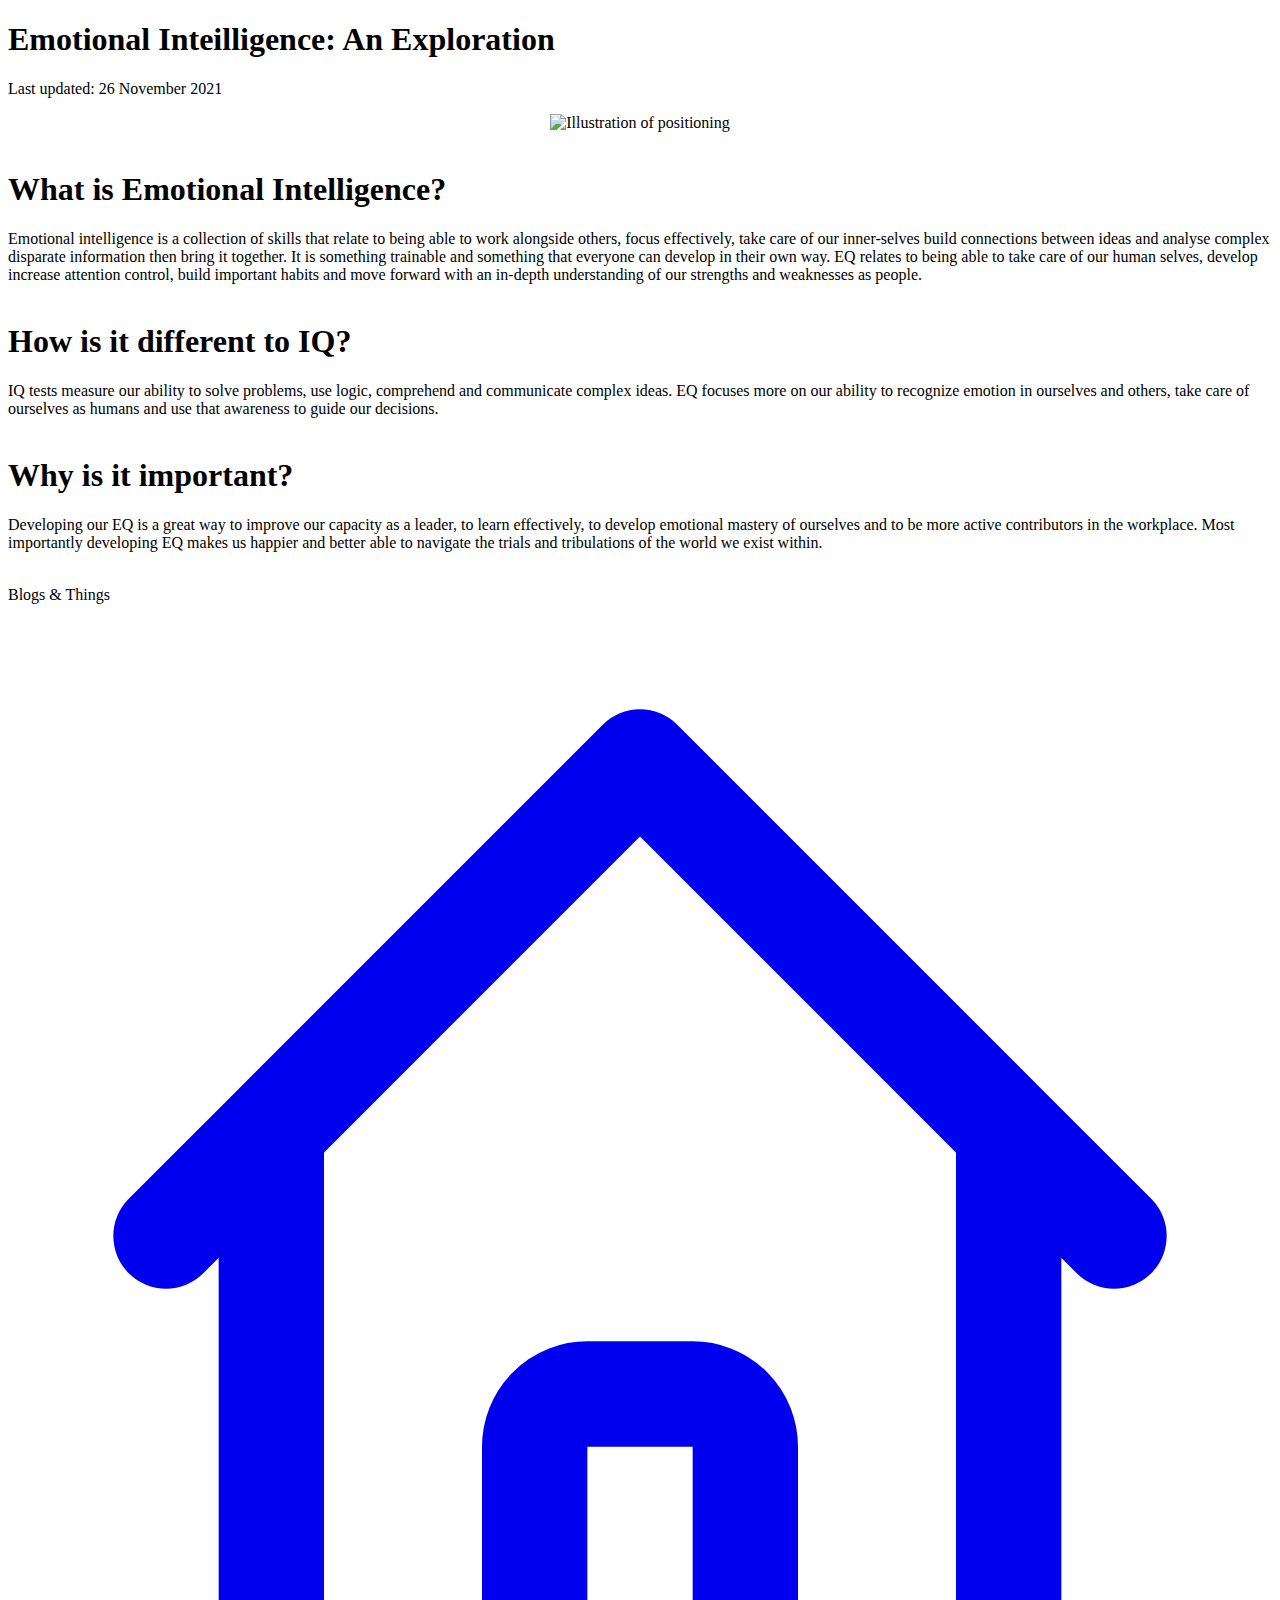
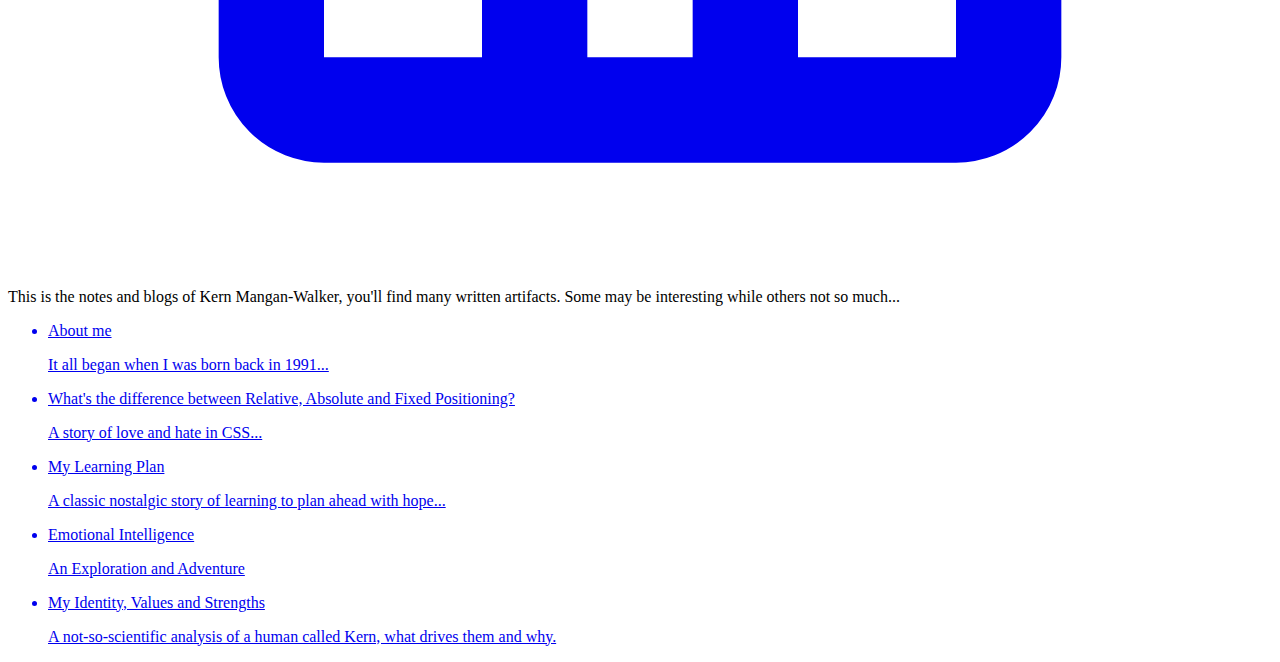
==== blog/emotional-intelligence.html @ 4b8fa287 "Adding Emotional-Intelligence.html blog" ====
<!DOCTYPE html>
<html lang="en">
  <head>
    <meta charset="UTF-8" />
    <meta http-equiv="X-UA-Compatible" content="IE=edge" />
    <meta name="viewport" content="width=device-width, initial-scale=1.0" />
    <link href="../styles/main.css" rel="stylesheet" type="text/css" />
    <title>Emotional Intelligence</title>
    <link rel="shortcut icon" type="image/jpg" href="https://static.thenounproject.com/png/469934-200.png"/>
  </head>
  <body>
    <div class="flex-1 relative z-0 flex overflow-hidden h-screen">
      <main
        class="
          flex-1
          relative
          z-0
          overflow-y-auto
          focus:outline-none
          xl:order-last
        "
      >
        <!-- Start main area-->
        <div class="absolute inset-0 px-6 lg:px-40 py-6 lg:py-24">
          <div class="h-full space-y-4 text-gray-800">
            <h1 class="text-lg leading-6 font-medium">Emotional Inteilligence: An Exploration</h1>
            <p class="text-xs leading-6 text-gray-500 font-light">
              Last updated: 26 November 2021
            </p>
<p class="text-sm leading-6 font-normal">
    <center><img style = "width: 50%; height: 50%; hello; " src="https://news.berkeley.edu/wp-content/uploads/2014/09/fortyfaces250.gif"  alt="Illustration of positioning"  /> </center>            
    
    <br>
    <h1><b>What is Emotional Intelligence?</h1></b>
    Emotional intelligence is a collection of skills that relate to being able to work alongside others, focus effectively, take care of our inner-selves build connections between ideas and analyse complex disparate information then bring it together. It is something trainable and something that everyone can develop in their own way. EQ relates to being able to take care of our human selves, develop increase attention control, build important habits and move forward with an in-depth understanding of our strengths and weaknesses as people. 
    <br>
    <br>
    <h1><b>How is it different to IQ?</h1></b>
    IQ tests measure our ability to solve problems, use logic, comprehend and communicate complex ideas. EQ focuses more on our ability to recognize emotion in ourselves and others, take care of ourselves as humans and use that awareness to guide our decisions.
    <br>
    <br>
    <h1><b>Why is it important?</h1></b>
    Developing our EQ is a great way to improve our capacity as a leader, to learn effectively, to develop emotional mastery of ourselves and to be more active contributors in the workplace. Most importantly developing EQ makes us happier and better able to navigate the trials and tribulations of the world we exist within. 
    <br>
    <br>    

                </p>


              </body>

            </main>
            <aside
              class="
                relative
                order-first
                flex flex-col flex-shrink-0
                w-40
                md:w-60
                lg:w-96
                border-r border-gray-200
                overflow-y-auto
              "
            >
              <!-- This example requires Tailwind CSS v2.0+ -->
              <nav class="h-full overflow-y-auto" aria-label="Blog">
                <div class="relative">
                  <div
                    class="
                      z-10
                      sticky
                      top-0
                      border-t border-b border-gray-200
                      px-6
                      py-4
                      text-base
                      font-medium
                    "
                  >
                    <div class="flex items-center">
                      <div class="flex-grow">Blogs & Things</div>
                      <a
                        class="hover:bg-gray-50 p-2 rounded-md"
                        href="kernmangan-walker.github.io/"
                      >
                        <svg
                          xmlns="http://www.w3.org/2000/svg"
                          class="h-5 w-5 hover:text-blue-600"
                          fill="none"
                          viewBox="0 0 24 24"
                          stroke="currentColor"
                        >
                          <path
                            stroke-linecap="round"
                            stroke-linejoin="round"
                            stroke-width="2"
                            d="M3 12l2-2m0 0l7-7 7 7M5 10v10a1 1 0 001 1h3m10-11l2 2m-2-2v10a1 1 0 01-1 1h-3m-6 0a1 1 0 001-1v-4a1 1 0 011-1h2a1 1 0 011 1v4a1 1 0 001 1m-6 0h6"
                          />
                        </svg>
                      </a>
                    </div>
                    <div>
                      <p class="text-sm font-normal mt-2 text-gray-900">
                        This is the notes and blogs of Kern Mangan-Walker, you'll find many written artifacts. Some may be interesting while others not so much...
                      </p>
                    </div>
                  </div>
                  <ul role="list" class="relative z-0 divide-y divide-gray-200">
                    <a href="https://kernmangan-walker.github.io/">
                        <li class="border-b">
                            <div
                              class="
                                relative
                                px-6
                                py-5
                                flex
                                items-center
                                hover:bg-gray-50
                                space-x-3
                                border-l-6
                              "
                            >
                          <div class="flex-1 min-w-0">
                            <div class="focus:outline-none space-y-1">
                              <!-- Extend touch target to entire panel -->
                              <span
                                class="absolute inset-0"
                                aria-hidden="true"
                              ></span>
                              <p class="text-sm font-medium text-gray-900">
                                About me
                              </p>
                              <p class="text-sm text-gray-500">
                                It all began when I was born back in 1991...
                              </p>
                            </div>
                          </div>
                        </div>
                      </li>
                    </a>
                    <a href="https://kernmangan-walker.github.io/blog/html-css">
                        <li class="border-b">
                            <div
                          class="
                            relative
                            px-6
                            py-5
                            flex
                            hover:bg-gray-50
                            items-center
                            space-x-3
                            border-l-6
                          "
                        >
                          <div class="flex-1 min-w-0">
                            <div class="focus:outline-none space-y-1">
                              <!-- Extend touch target to entire panel -->
                              <span
                                class="absolute inset-0"
                                aria-hidden="true"
                              ></span>
                              <p class="text-sm font-medium text-gray-900">
                                What's the difference between Relative, Absolute and Fixed Positioning?
                              </p>
                              <p class="text-sm text-gray-500">
                               A story of love and hate in CSS...
                              </p>
                            </div>
                          </div>
                        </div>
                      </li>
                    </a>
                    <a href="https://kernmangan-walker.github.io/blog/learning-plan">
                        <li class="border-b">
                            <div
                              class="
                                relative
                                px-6
                                py-5
                                flex
                                hover:bg-gray-50
                                items-center
                                space-x-3
                                border-l-6
                              "
                            >
                          <div class="flex-1 min-w-0">
                            <div class="focus:outline-none space-y-1">
                              <!-- Extend touch target to entire panel -->
                              <span
                                class="absolute inset-0"
                                aria-hidden="true"
                              ></span>
                              <p class="text-sm font-medium text-gray-900">
                                My Learning Plan
                              </p>
                              <p class="text-sm text-gray-500">
                                A classic nostalgic story of learning to plan ahead with hope...
                              </p>
                            </div>
                          </div>
                        </div>
                      </li>
                    </a>
                    <a href="https://kernmangan-walker.github.io/blog/emotional-intelligence.html">
                        <li class="bg-blue-50 border-b">
                        <div
                              class="
                                relative
                                px-6
                                py-5
                                flex
                                border-blue-600 border-l-2
                                items-center
                                space-x-3
                                border-l-6
                              "
                            >
                          <div class="flex-1 min-w-0">
                            <div class="focus:outline-none space-y-1">
                              <!-- Extend touch target to entire panel -->
                              <span
                                class="absolute inset-0"
                                aria-hidden="true"
                              ></span>
                              <p class="text-sm font-medium text-gray-900">
                                Emotional Intelligence
                              </p>
                              <p class="text-sm text-gray-500">
                                An Exploration and Adventure
                              </p>
                            </div>
                          </div>
                        </div>
                      </li>
                    </a>
                    <a href="https://kernmangan-walker.github.io/blog/identity-values">
                      <li class="border-b">
                        <div
                          class="
                            relative
                            px-6
                            py-5
                            flex
                            hover:bg-gray-50
                            items-center
                            space-x-3
                            border-l-6
                          "
                        >
                          <div class="flex-1 min-w-0">
                            <div class="focus:outline-none space-y-1">
                              <!-- Extend touch target to entire panel -->
                              <span
                                class="absolute inset-0"
                                aria-hidden="true"
                              ></span>
                              <p class="text-sm font-medium text-gray-900">
                                My Identity, Values and Strengths
                              </p>
                              <p class="text-sm text-gray-500">
                                A not-so-scientific analysis of a human called Kern, what drives them and why. 
                              </p>
                            </div>
                          </div>
                        </div>
                      </li>
                    </a>
                  </ul>
                </div>
              </nav>
            </aside>
          </div>
        </body>
      </html>
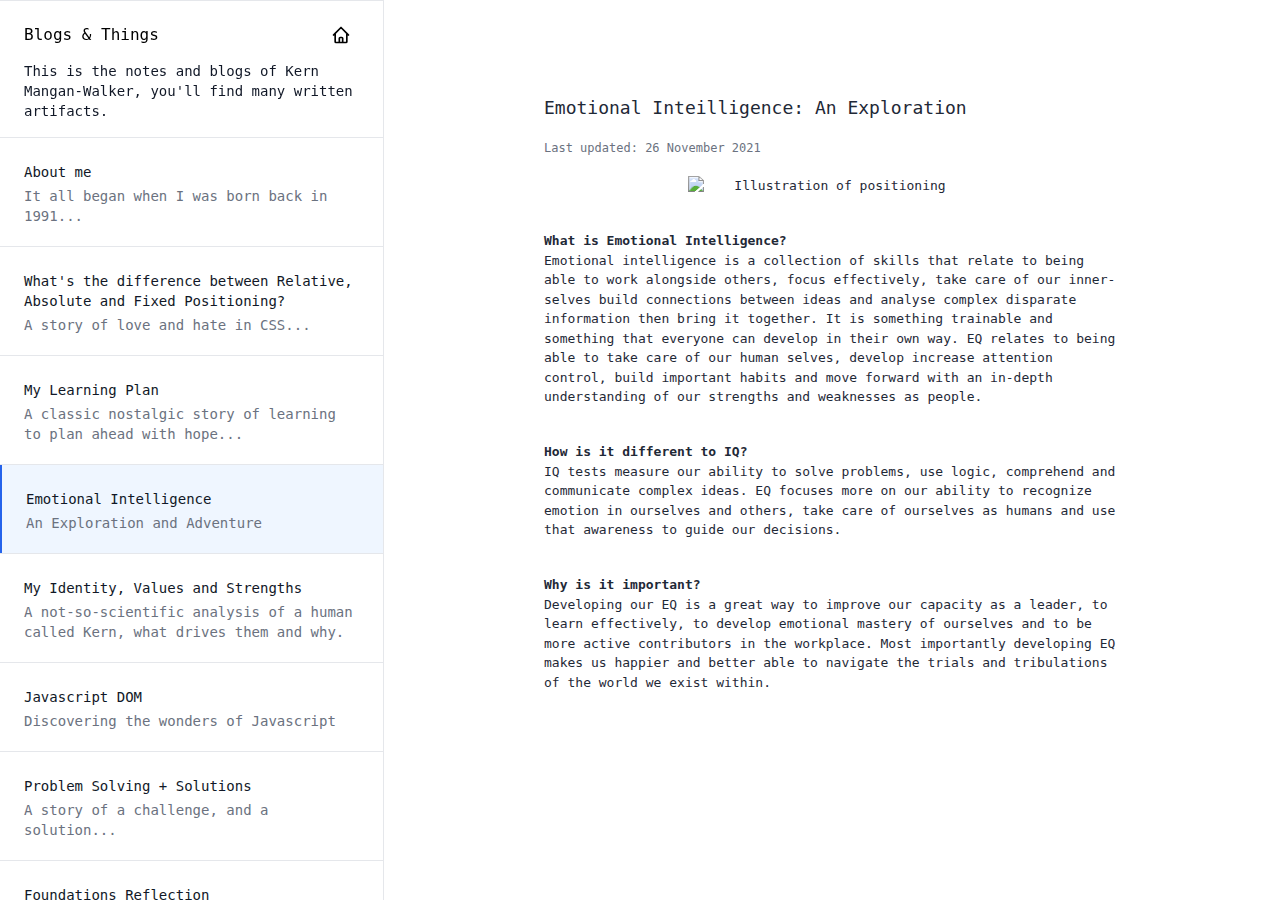
==== commit 2db7f84c: "Foundations reflections + learning plan blog" ====
--- a/blog/emotional-intelligence.html
+++ b/blog/emotional-intelligence.html
@@ -101,7 +101,7 @@
                     </div>
                     <div>
                       <p class="text-sm font-normal mt-2 text-gray-900">
-                        This is the notes and blogs of Kern Mangan-Walker, you'll find many written artifacts. Some may be interesting while others not so much...
+                        This is the notes and blogs of Kern Mangan-Walker, you'll find many written artifacts.
                       </p>
                     </div>
                   </div>
@@ -266,6 +266,93 @@
                         </div>
                       </li>
                     </a>
+                    <a href="https://kernmangan-walker.github.io/blog/javascript-dom.html">
+                      <li class="border-b">
+                        <div
+                          class="
+                            relative
+                            px-6
+                            py-5
+                            flex
+                            hover:bg-gray-50
+                            items-center
+                            space-x-3
+                            border-l-6
+                          "
+                          >
+                        <div class="flex-1 min-w-0">
+                          <div class="focus:outline-none space-y-1">
+                            <!-- Extend touch target to entire panel -->
+                            <span
+                              class="absolute inset-0"
+                              aria-hidden="true"
+                            ></span>
+                            <p class="text-sm font-medium text-gray-900">
+                              Javascript DOM
+                            </p>
+                            <p class="text-sm text-gray-500">
+                              Discovering the wonders of Javascript
+                            </p>
+                          </div>
+                        </div>
+                      </div>
+                    </li>
+                  </a>
+                  <a href="https://kernmangan-walker.github.io/blog/problem-solving.html">
+                    <li class="border-b">
+                      <div class="
+                                    relative
+                                    px-6
+                                    py-5
+                                    flex
+                                    hover:bg-gray-50
+                                    items-center
+                                    space-x-3
+                                    border-l-6
+                                  ">
+                        <div class="flex-1 min-w-0">
+                          <div class="focus:outline-none space-y-1">
+                            <!-- Extend touch target to entire panel -->
+                            <span class="absolute inset-0" aria-hidden="true"></span>
+                            <p class="text-sm font-medium text-gray-900">
+                              Problem Solving + Solutions
+                            </p>
+                            <p class="text-sm text-gray-500">
+                              A story of a challenge, and a solution...
+                            </p>
+                          </div>
+                        </div>
+                      </div>
+                    </li>
+                  </a>
+                  <a href="https://kernmangan-walker.github.io/blog/foundations-reflection.html">
+                    <li class="border-b">
+                      <div class="
+                                    relative
+                                    px-6
+                                    py-5
+                                    flex
+                                    hover:bg-gray-50
+                                    items-center
+                                    space-x-3
+                                    border-l-6
+                                  "
+                                  >
+                        <div class="flex-1 min-w-0">
+                          <div class="focus:outline-none space-y-1">
+                            <!-- Extend touch target to entire panel -->
+                            <span class="absolute inset-0" aria-hidden="true"></span>
+                            <p class="text-sm font-medium text-gray-900">
+                              Foundations Reflection
+                            </p>
+                            <p class="text-sm text-gray-500">
+                              Exploring the Foundations Course
+                            </p>
+                          </div>
+                        </div>
+                      </div>
+                    </li>
+                  </a>
                   </ul>
                 </div>
               </nav>
